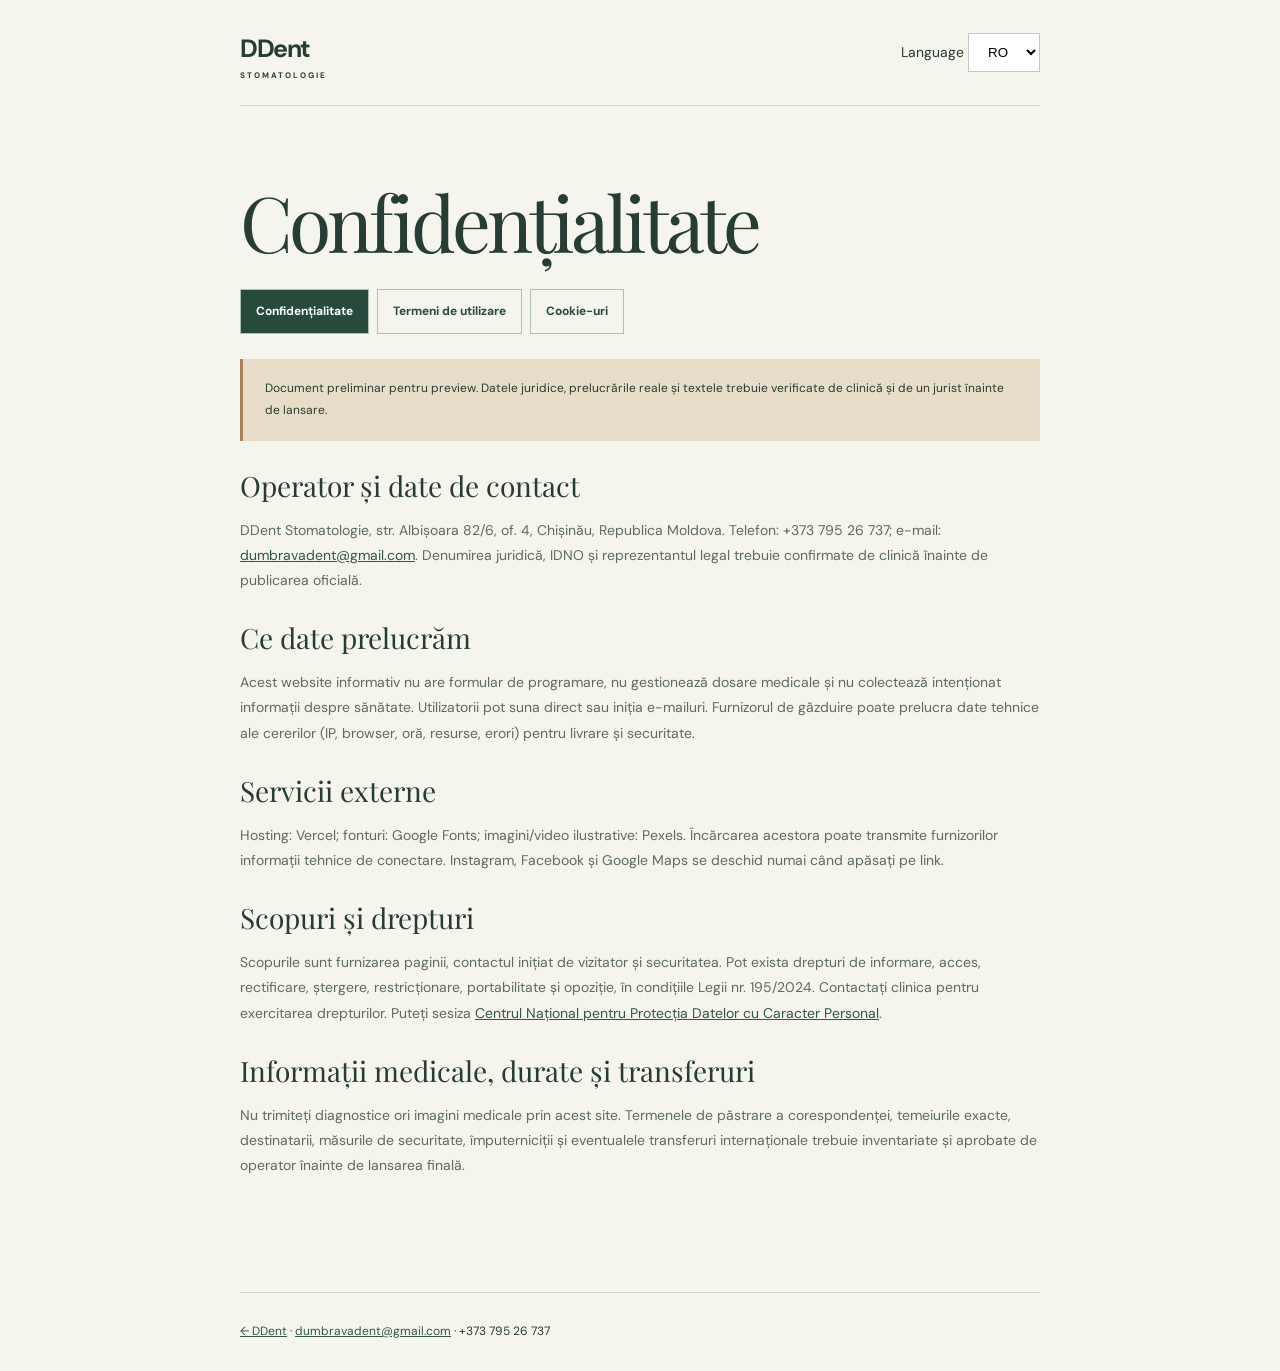
==== legal.html @ 0c6f903b "feat: import full DDent website, assets, PDF, legal and locale files" ====
<!doctype html><html lang="ro"><head><meta charset="utf-8"><meta name="viewport" content="width=device-width,initial-scale=1"><meta name="robots" content="noindex,nofollow"><title>Documente legale | DDent</title><meta name="theme-color" content="#edeae2"><link rel="icon" href="/favicon.svg" type="image/svg+xml"><link href="https://fonts.googleapis.com/css2?family=DM+Sans:wght@400;500;700&family=Playfair+Display:wght@400&display=swap" rel="stylesheet"><style>*{box-sizing:border-box}body{margin:0;background:#f5f4ed;color:#273c32;font:14px/1.8 "DM Sans",sans-serif}.wrap{max-width:850px;margin:auto;padding:0 25px}.head{padding:26px 0;border-bottom:1px solid #cdd4c9;display:flex;justify-content:space-between;align-items:center}.head a{font-size:25px;font-weight:700;letter-spacing:-.06em;text-decoration:none;color:inherit}.head small{font-size:8px;letter-spacing:.25em;display:block;line-height:1}.head select{padding:10px 15px;background:white;border:1px solid #becbbf}.main{padding:75px 0 100px;min-height:60vh}.main h1{font:400 clamp(44px,8vw,77px)/1.05 "Playfair Display",Georgia,serif;margin:0 0 27px;letter-spacing:-.05em}.tabs{display:flex;flex-wrap:wrap;gap:8px;margin:0 0 25px}.tabs a{display:inline-flex;padding:11px 15px;border:1px solid #afc0ae;color:#274a3d;text-decoration:none;font-size:12px;font-weight:700}.tabs a.active{background:#274a3d;color:white}.warning{background:#e7ddc8;padding:19px 22px;border-left:3px solid #ab825c;margin:25px 0;font-size:12px}.page{display:none}.page.active{display:block}.page h2{font:400 28px "Playfair Display",Georgia,serif;margin:26px 0 10px}.page p{color:#5e6b60}.page a{color:#315840}.foot{padding:28px 0;border-top:1px solid #cdd4c9;font-size:12px}.foot a{color:#315840}@media(max-width:520px){.main{padding:48px 0 75px}}</style></head><body><div class="wrap"><header class="head"><a href="/">DDent<small>STOMATOLOGIE</small></a><label>Language <select id="lang"><option value="ro">RO</option><option value="ru">RU</option><option value="en">EN</option></select></label></header><main class="main"><h1 id="title">Confidențialitate.</h1><nav class="tabs"><a href="#privacy" data-tab="privacy">Confidențialitate</a><a href="#terms" data-tab="terms">Termeni</a><a href="#cookies" data-tab="cookies">Cookie-uri</a></nav><p class="warning" id="warning"></p>
<div class="page" data-lang="ro" data-page="privacy"><h2>Operator și date de contact</h2><p>DDent Stomatologie, str. Albișoara 82/6, of. 4, Chișinău, Republica Moldova. Telefon: +373 795 26 737; e-mail: <a href="mailto:dumbravadent@gmail.com">dumbravadent@gmail.com</a>. Denumirea juridică, IDNO și reprezentantul legal trebuie confirmate de clinică înainte de publicarea oficială.</p><h2>Ce date prelucrăm</h2><p>Acest website informativ nu are formular de programare, nu gestionează dosare medicale și nu colectează intenționat informații despre sănătate. Utilizatorii pot suna direct sau iniția e-mailuri. Furnizorul de găzduire poate prelucra date tehnice ale cererilor (IP, browser, oră, resurse, erori) pentru livrare și securitate.</p><h2>Servicii externe</h2><p>Hosting: Vercel; fonturi: Google Fonts; imagini/video ilustrative: Pexels. Încărcarea acestora poate transmite furnizorilor informații tehnice de conectare. Instagram, Facebook și Google Maps se deschid numai când apăsați pe link.</p><h2>Scopuri și drepturi</h2><p>Scopurile sunt furnizarea paginii, contactul inițiat de vizitator și securitatea. Pot exista drepturi de informare, acces, rectificare, ștergere, restricționare, portabilitate și opoziție, în condițiile Legii nr. 195/2024. Contactați clinica pentru exercitarea drepturilor. Puteți sesiza <a target="_blank" rel="noopener" href="https://datepersonale.md/">Centrul Național pentru Protecția Datelor cu Caracter Personal</a>.</p><h2>Informații medicale, durate și transferuri</h2><p>Nu trimiteți diagnostice ori imagini medicale prin acest site. Termenele de păstrare a corespondenței, temeiurile exacte, destinatarii, măsurile de securitate, împuterniciții și eventualele transferuri internaționale trebuie inventariate și aprobate de operator înainte de lansarea finală.</p></div>
<div class="page" data-lang="ro" data-page="terms"><h2>Rolul website-ului</h2><p>Site-ul prezintă informații despre DDent, specialități, recenzii și modalități de contact. Nu încheie online contracte de servicii medicale și nu confirmă automat programări.</p><h2>Informații despre sănătate</h2><p>Conținutul este informativ și nu înlocuiește consultația unui medic, diagnosticul sau planul individual. Rezultatele tratamentelor pot varia și nu sunt garantate.</p><h2>Fotografii, video și recenzii</h2><p>Cazurile clinice și mărturiile video vor fi publicate doar cu acord scris și respectarea dreptului la imagine. Recenziile sunt atribuite autorilor, în fragmente din materialele comunicate pentru proiect; lista completă rămâne pe Google Maps.</p><h2>Drepturi și identificarea entității</h2><p>Textele și designul original se supun legii dreptului de autor; fotografiile/video Pexels rămân sub licențele surselor. Denumirea juridică exactă, IDNO și administratorul trebuie completate înainte de publicarea pe domeniul oficial, în măsura cerută de Legea nr. 62/2022.</p></div>
<div class="page" data-lang="ro" data-page="cookies"><h2>Stocare locală și cookies</h2><p>Versiunea prezentă nu instalează intenționat cookie-uri de publicitate, analiză sau profilare. Nu folosește Google Analytics ori Meta Pixel. Se păstrează doar preferința pentru limba interfeței în localStorage, sub cheia <code>ddent_lang</code>.</p><h2>Furnizori externi</h2><p>Google Fonts și Pexels sunt încărcate extern și pot primi metadate tehnice. Facebook, Instagram și Google Maps sunt linkuri, nu widgeturi încorporate.</p><h2>Control</h2><p>Puteți șterge preferința limbii folosind butonul de mai jos. Viitoarele funcții de marketing/analiză cu tehnologii neesențiale vor necesita un mecanism de informare și consimțământ adecvat.</p><button id="clear-ro" class="clear" type="button">Șterge preferința limbii</button></div>
<div class="page" data-lang="en" data-page="privacy"><h2>Controller and contact</h2><p>DDent Stomatologie, 82/6 Albișoara Street, office 4, Chișinău, Moldova; phone +373 795 26 737; email <a href="mailto:dumbravadent@gmail.com">dumbravadent@gmail.com</a>. Exact registered company name, IDNO, and legal representative require confirmation before official launch.</p><h2>Data and purposes</h2><p>This informational site does not collect clinical records or accept booking forms. You may initiate a telephone call or an email. Hosting systems can handle technical request/security logs, including IP address, time, browser, errors and requested resources.</p><h2>Third parties</h2><p>Hosting is provided by Vercel; fonts by Google Fonts; illustrative media by Pexels. Accessing those resources can disclose connection data to their providers. Social media and Google Maps are only outbound links.</p><h2>Your rights</h2><p>Subject to Moldovan Law No. 195/2024, you may have rights to access, rectification, erasure, restriction, portability and objection. Contact the clinic to exercise them, or the <a href="https://datepersonale.md/" target="_blank" rel="noopener">National Centre for Personal Data Protection</a> to raise a complaint.</p><h2>Before official launch</h2><p>Actual data retention, legal grounds, processor agreements, security and international transfers must be assessed and approved by the operator. Do not submit diagnoses or medical images through the preview.</p></div>
<div class="page" data-lang="en" data-page="terms"><h2>Purpose</h2><p>The site provides general information about services and contacting DDent. It does not create an online medical contract or confirmed appointment.</p><h2>Medical disclaimer</h2><p>Information is educational, not a diagnosis, medical recommendation, or guaranteed outcome. Treatment decisions require assessment by a clinician.</p><h2>Patient media and reviews</h2><p>Real before/after images and patient video stories require written consent. Review excerpts are attributed; consult Google Maps for complete original reviews and context.</p><h2>Business and copyright</h2><p>Original site materials are protected by applicable law. Illustrative licensed media remains subject to its sources' terms. The clinic must add its full legal name, IDNO, and administrator details where required before launch.</p></div>
<div class="page" data-lang="en" data-page="cookies"><h2>Storage</h2><p>This preview does not intentionally set advertising or analytics cookies. No Google Analytics or Meta Pixel is enabled. It stores your language preference only in <code>localStorage</code>, under <code>ddent_lang</code>.</p><h2>External resources</h2><p>Google Fonts and Pexels media load from third-party services; Google Maps, Facebook and Instagram are outbound links.</p><h2>Your controls</h2><p>You can clear the saved language below. Any future non-essential trackers must be disclosed and appropriately consented to before activation.</p><button class="clear" type="button">Clear language preference</button></div>
<div class="page" data-lang="ru" data-page="privacy"><h2>Оператор и контакты</h2><p>DDent Stomatologie, Кишинёв, ул. Албишоара 82/6, офис 4; телефон +373 795 26 737; e-mail: <a href="mailto:dumbravadent@gmail.com">dumbravadent@gmail.com</a>. Полное юридическое название, IDNO и данные представителя должны быть подтверждены до запуска.</p><h2>Какие данные обрабатываются</h2><p>Этот информационный сайт не собирает медицинские документы и не имеет формы записи. Пользователь самостоятельно звонит или пишет на электронную почту. Хостинг может обрабатывать технические журналы соединений и безопасности: IP, время, браузер, ошибки и запросы.</p><h2>Сторонние сервисы</h2><p>Используются Vercel, Google Fonts и иллюстративные медиа Pexels. При загрузке их серверы могут получать технические данные соединения. Instagram, Facebook и Google Maps открываются только по ссылке.</p><h2>Права и защита данных</h2><p>В зависимости от условий Закона РМ № 195/2024 возможны права на доступ, исправление, удаление, ограничение, переносимость и возражение. Обращения: e-mail клиники. Жалобы: <a href="https://datepersonale.md/" target="_blank" rel="noopener">Национальный центр защиты персональных данных</a>.</p><h2>Перед запуском</h2><p>Сроки хранения, правовые основания, трансграничная передача, меры безопасности и обработчики должны быть утверждены клиникой. Не отправляйте через сайт медицинские снимки и диагнозы.</p></div>
<div class="page" data-lang="ru" data-page="terms"><h2>Назначение сайта</h2><p>Информация о DDent, услугах и контактах. Сайт не подтверждает онлайн-запись и не заключает медицинский договор.</p><h2>Медицинская информация</h2><p>Материалы носят общий характер и не заменяют диагностику, консультацию или рекомендации врача. Результаты лечения индивидуальны.</p><h2>Фотографии, видео и отзывы</h2><p>Реальные фото до/после и видеоотзывы публикуются только с письменного согласия пациентов. Отзывы цитируются с указанием авторов; полный текст находится в Google Maps.</p><h2>Авторское право и реквизиты</h2><p>Оригинальные материалы защищены законом, а лицензированные изображения и видео принадлежат их авторам. До запуска необходимо указать юридическое имя организации, IDNO и данные администратора, когда это требуется законодательством.</p></div>
<div class="page" data-lang="ru" data-page="cookies"><h2>Хранение</h2><p>В демонстрационной версии намеренно не используются рекламные и аналитические cookie, Google Analytics и Meta Pixel. Выбранный язык сохраняется в localStorage как <code>ddent_lang</code>.</p><h2>Сторонние ресурсы</h2><p>Google Fonts и Pexels загружаются с внешних серверов; Google Maps, Facebook и Instagram доступны только по ссылкам.</p><h2>Управление</h2><p>Языковую настройку можно удалить кнопкой ниже. Перед внедрением необязательных средств аналитики/рекламы потребуется соответствующее согласие пользователей.</p><button class="clear" type="button">Удалить языковую настройку</button></div>
</main><footer class="foot"><a href="/">← DDent</a> · <a href="mailto:dumbravadent@gmail.com">dumbravadent@gmail.com</a> · +373 795 26 737</footer></div><script>(function(){let lang="ro";try{lang=localStorage.getItem("ddent_lang")||"ro"}catch{}if(!["ro","en","ru"].includes(lang))lang="ro";const select=document.getElementById("lang");select.value=lang;const titles={ro:{privacy:"Confidențialitate",terms:"Termeni de utilizare",cookies:"Cookie-uri"},en:{privacy:"Privacy",terms:"Terms of use",cookies:"Cookies"},ru:{privacy:"Конфиденциальность",terms:"Условия использования",cookies:"Cookie"}};const alerts={ro:"Document preliminar pentru preview. Datele juridice, prelucrările reale și textele trebuie verificate de clinică și de un jurist înainte de lansare.",en:"Draft for preview. The clinic and a legal professional must verify identity details, actual data practices and these terms before the official release.",ru:"Предварительный документ. До официального запуска клиника и юрист должны проверить реквизиты и фактическую обработку данных."};function draw(){let key=location.hash.slice(1);if(!["privacy","terms","cookies"].includes(key))key="privacy";document.documentElement.lang=lang;document.getElementById("title").textContent=titles[lang][key];document.getElementById("warning").textContent=alerts[lang];document.querySelectorAll(".page").forEach(el=>el.classList.toggle("active",el.dataset.lang===lang&&el.dataset.page===key));document.querySelectorAll("[data-tab]").forEach(el=>{el.classList.toggle("active",el.dataset.tab===key);el.textContent=titles[lang][el.dataset.tab]});document.querySelectorAll(".clear").forEach(b=>b.onclick=()=>{try{localStorage.removeItem("ddent_lang")}catch{}alert(lang==="ro"?"Preferința a fost ștearsă.":lang==="en"?"Preference cleared.":"Настройка удалена.")})}select.onchange=e=>{lang=e.target.value;try{localStorage.setItem("ddent_lang",lang)}catch{}draw()};addEventListener("hashchange",draw);draw()})();</script></body></html>
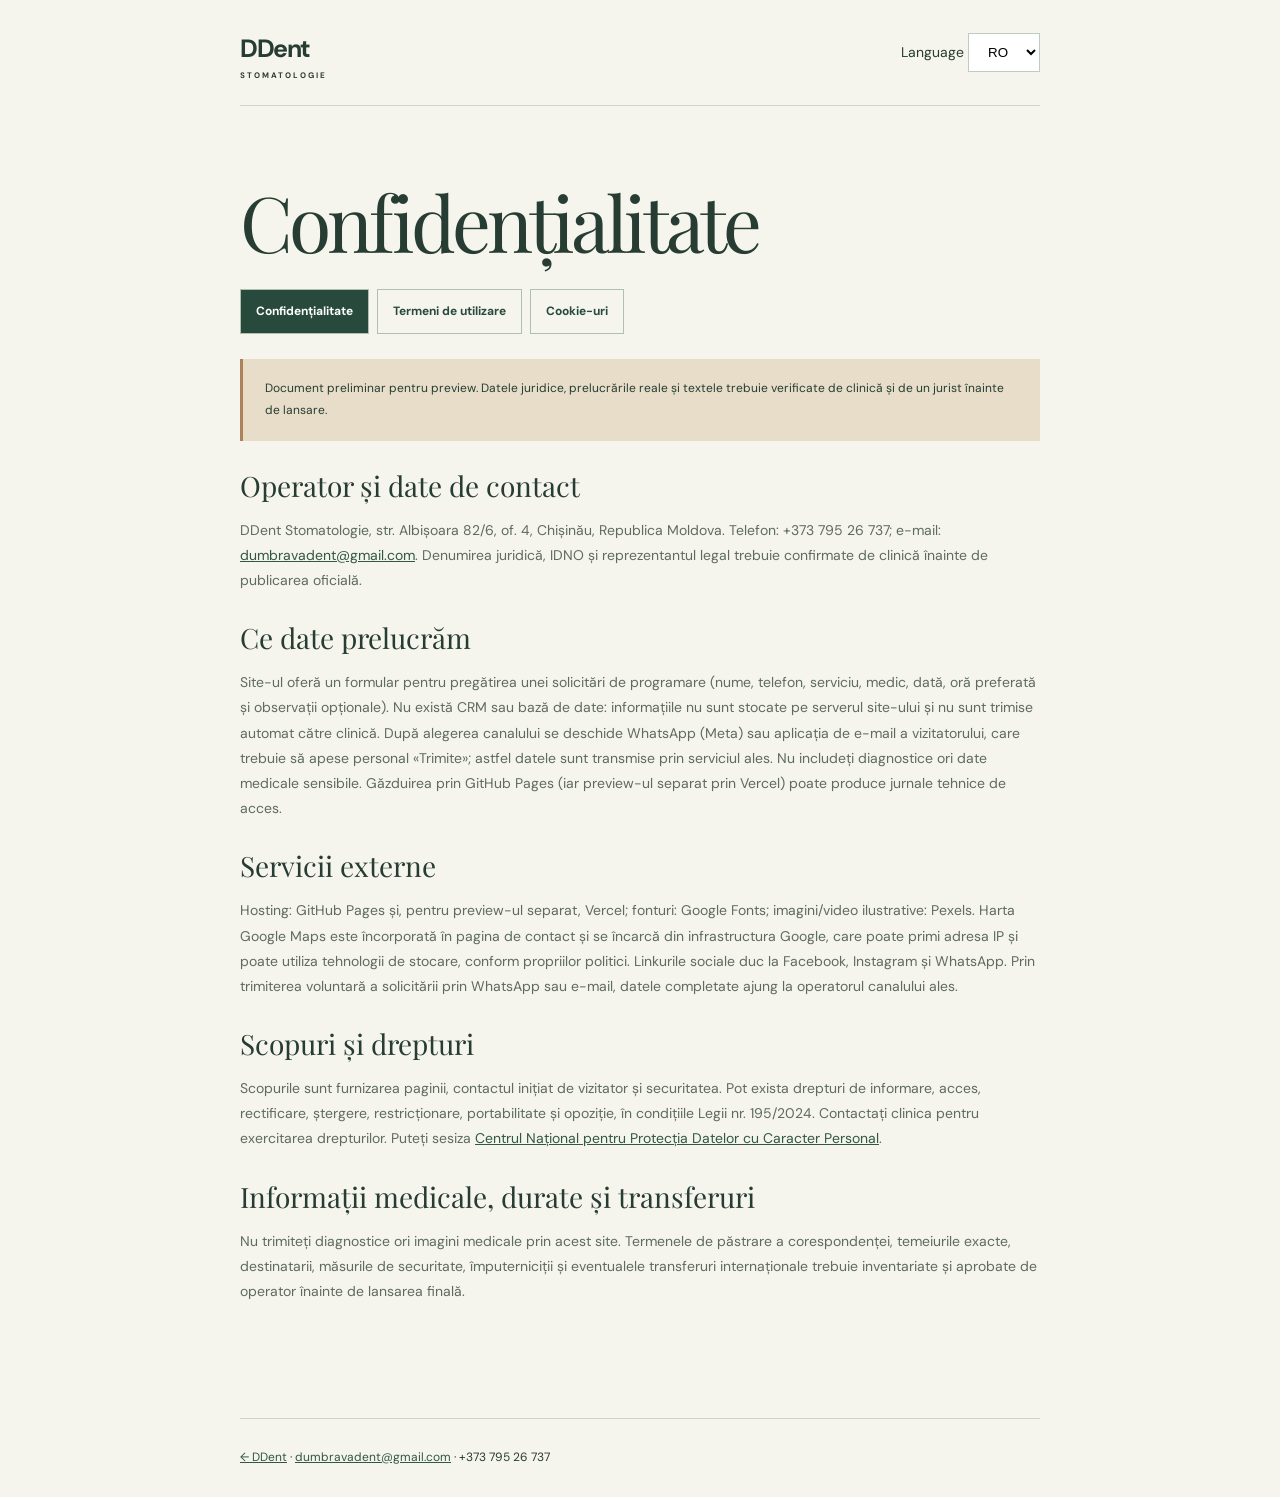
==== commit 218f1d63: "legal: disclose appointment request handoff, embedded Google Maps and external processors in RO/EN/R" ====
--- a/legal.html
+++ b/legal.html
@@ -1,11 +1,11 @@
-<!doctype html><html lang="ro"><head><meta charset="utf-8"><meta name="viewport" content="width=device-width,initial-scale=1"><meta name="robots" content="noindex,nofollow"><title>Documente legale | DDent</title><meta name="theme-color" content="#edeae2"><link rel="icon" href="/favicon.svg" type="image/svg+xml"><link href="https://fonts.googleapis.com/css2?family=DM+Sans:wght@400;500;700&family=Playfair+Display:wght@400&display=swap" rel="stylesheet"><style>*{box-sizing:border-box}body{margin:0;background:#f5f4ed;color:#273c32;font:14px/1.8 "DM Sans",sans-serif}.wrap{max-width:850px;margin:auto;padding:0 25px}.head{padding:26px 0;border-bottom:1px solid #cdd4c9;display:flex;justify-content:space-between;align-items:center}.head a{font-size:25px;font-weight:700;letter-spacing:-.06em;text-decoration:none;color:inherit}.head small{font-size:8px;letter-spacing:.25em;display:block;line-height:1}.head select{padding:10px 15px;background:white;border:1px solid #becbbf}.main{padding:75px 0 100px;min-height:60vh}.main h1{font:400 clamp(44px,8vw,77px)/1.05 "Playfair Display",Georgia,serif;margin:0 0 27px;letter-spacing:-.05em}.tabs{display:flex;flex-wrap:wrap;gap:8px;margin:0 0 25px}.tabs a{display:inline-flex;padding:11px 15px;border:1px solid #afc0ae;color:#274a3d;text-decoration:none;font-size:12px;font-weight:700}.tabs a.active{background:#274a3d;color:white}.warning{background:#e7ddc8;padding:19px 22px;border-left:3px solid #ab825c;margin:25px 0;font-size:12px}.page{display:none}.page.active{display:block}.page h2{font:400 28px "Playfair Display",Georgia,serif;margin:26px 0 10px}.page p{color:#5e6b60}.page a{color:#315840}.foot{padding:28px 0;border-top:1px solid #cdd4c9;font-size:12px}.foot a{color:#315840}@media(max-width:520px){.main{padding:48px 0 75px}}</style></head><body><div class="wrap"><header class="head"><a href="/">DDent<small>STOMATOLOGIE</small></a><label>Language <select id="lang"><option value="ro">RO</option><option value="ru">RU</option><option value="en">EN</option></select></label></header><main class="main"><h1 id="title">Confidențialitate.</h1><nav class="tabs"><a href="#privacy" data-tab="privacy">Confidențialitate</a><a href="#terms" data-tab="terms">Termeni</a><a href="#cookies" data-tab="cookies">Cookie-uri</a></nav><p class="warning" id="warning"></p>
-<div class="page" data-lang="ro" data-page="privacy"><h2>Operator și date de contact</h2><p>DDent Stomatologie, str. Albișoara 82/6, of. 4, Chișinău, Republica Moldova. Telefon: +373 795 26 737; e-mail: <a href="mailto:dumbravadent@gmail.com">dumbravadent@gmail.com</a>. Denumirea juridică, IDNO și reprezentantul legal trebuie confirmate de clinică înainte de publicarea oficială.</p><h2>Ce date prelucrăm</h2><p>Acest website informativ nu are formular de programare, nu gestionează dosare medicale și nu colectează intenționat informații despre sănătate. Utilizatorii pot suna direct sau iniția e-mailuri. Furnizorul de găzduire poate prelucra date tehnice ale cererilor (IP, browser, oră, resurse, erori) pentru livrare și securitate.</p><h2>Servicii externe</h2><p>Hosting: Vercel; fonturi: Google Fonts; imagini/video ilustrative: Pexels. Încărcarea acestora poate transmite furnizorilor informații tehnice de conectare. Instagram, Facebook și Google Maps se deschid numai când apăsați pe link.</p><h2>Scopuri și drepturi</h2><p>Scopurile sunt furnizarea paginii, contactul inițiat de vizitator și securitatea. Pot exista drepturi de informare, acces, rectificare, ștergere, restricționare, portabilitate și opoziție, în condițiile Legii nr. 195/2024. Contactați clinica pentru exercitarea drepturilor. Puteți sesiza <a target="_blank" rel="noopener" href="https://datepersonale.md/">Centrul Național pentru Protecția Datelor cu Caracter Personal</a>.</p><h2>Informații medicale, durate și transferuri</h2><p>Nu trimiteți diagnostice ori imagini medicale prin acest site. Termenele de păstrare a corespondenței, temeiurile exacte, destinatarii, măsurile de securitate, împuterniciții și eventualele transferuri internaționale trebuie inventariate și aprobate de operator înainte de lansarea finală.</p></div>
+<!doctype html><html lang="ro"><head><meta charset="utf-8"><meta name="viewport" content="width=device-width,initial-scale=1"><meta name="robots" content="noindex,nofollow"><title>Documente legale | DDent</title><meta name="theme-color" content="#edeae2"><link rel="icon" href="./favicon.svg" type="image/svg+xml"><link href="https://fonts.googleapis.com/css2?family=DM+Sans:wght@400;500;700&family=Playfair+Display:wght@400&display=swap" rel="stylesheet"><style>*{box-sizing:border-box}body{margin:0;background:#f5f4ed;color:#273c32;font:14px/1.8 "DM Sans",sans-serif}.wrap{max-width:850px;margin:auto;padding:0 25px}.head{padding:26px 0;border-bottom:1px solid #cdd4c9;display:flex;justify-content:space-between;align-items:center}.head a{font-size:25px;font-weight:700;letter-spacing:-.06em;text-decoration:none;color:inherit}.head small{font-size:8px;letter-spacing:.25em;display:block;line-height:1}.head select{padding:10px 15px;background:white;border:1px solid #becbbf}.main{padding:75px 0 100px;min-height:60vh}.main h1{font:400 clamp(44px,8vw,77px)/1.05 "Playfair Display",Georgia,serif;margin:0 0 27px;letter-spacing:-.05em}.tabs{display:flex;flex-wrap:wrap;gap:8px;margin:0 0 25px}.tabs a{display:inline-flex;padding:11px 15px;border:1px solid #afc0ae;color:#274a3d;text-decoration:none;font-size:12px;font-weight:700}.tabs a.active{background:#274a3d;color:white}.warning{background:#e7ddc8;padding:19px 22px;border-left:3px solid #ab825c;margin:25px 0;font-size:12px}.page{display:none}.page.active{display:block}.page h2{font:400 28px "Playfair Display",Georgia,serif;margin:26px 0 10px}.page p{color:#5e6b60}.page a{color:#315840}.foot{padding:28px 0;border-top:1px solid #cdd4c9;font-size:12px}.foot a{color:#315840}@media(max-width:520px){.main{padding:48px 0 75px}}</style></head><body><div class="wrap"><header class="head"><a href="./">DDent<small>STOMATOLOGIE</small></a><label>Language <select id="lang"><option value="ro">RO</option><option value="ru">RU</option><option value="en">EN</option></select></label></header><main class="main"><h1 id="title">Confidențialitate.</h1><nav class="tabs"><a href="#privacy" data-tab="privacy">Confidențialitate</a><a href="#terms" data-tab="terms">Termeni</a><a href="#cookies" data-tab="cookies">Cookie-uri</a></nav><p class="warning" id="warning"></p>
+<div class="page" data-lang="ro" data-page="privacy"><h2>Operator și date de contact</h2><p>DDent Stomatologie, str. Albișoara 82/6, of. 4, Chișinău, Republica Moldova. Telefon: +373 795 26 737; e-mail: <a href="mailto:dumbravadent@gmail.com">dumbravadent@gmail.com</a>. Denumirea juridică, IDNO și reprezentantul legal trebuie confirmate de clinică înainte de publicarea oficială.</p><h2>Ce date prelucrăm</h2><p>Site-ul oferă un formular pentru pregătirea unei solicitări de programare (nume, telefon, serviciu, medic, dată, oră preferată și observații opționale). Nu există CRM sau bază de date: informațiile nu sunt stocate pe serverul site-ului și nu sunt trimise automat către clinică. După alegerea canalului se deschide WhatsApp (Meta) sau aplicația de e-mail a vizitatorului, care trebuie să apese personal «Trimite»; astfel datele sunt transmise prin serviciul ales. Nu includeți diagnostice ori date medicale sensibile. Găzduirea prin GitHub Pages (iar preview-ul separat prin Vercel) poate produce jurnale tehnice de acces.</p><h2>Servicii externe</h2><p>Hosting: GitHub Pages și, pentru preview-ul separat, Vercel; fonturi: Google Fonts; imagini/video ilustrative: Pexels. Harta Google Maps este încorporată în pagina de contact și se încarcă din infrastructura Google, care poate primi adresa IP și poate utiliza tehnologii de stocare, conform propriilor politici. Linkurile sociale duc la Facebook, Instagram și WhatsApp. Prin trimiterea voluntară a solicitării prin WhatsApp sau e-mail, datele completate ajung la operatorul canalului ales.</p><h2>Scopuri și drepturi</h2><p>Scopurile sunt furnizarea paginii, contactul inițiat de vizitator și securitatea. Pot exista drepturi de informare, acces, rectificare, ștergere, restricționare, portabilitate și opoziție, în condițiile Legii nr. 195/2024. Contactați clinica pentru exercitarea drepturilor. Puteți sesiza <a target="_blank" rel="noopener" href="https://datepersonale.md/">Centrul Național pentru Protecția Datelor cu Caracter Personal</a>.</p><h2>Informații medicale, durate și transferuri</h2><p>Nu trimiteți diagnostice ori imagini medicale prin acest site. Termenele de păstrare a corespondenței, temeiurile exacte, destinatarii, măsurile de securitate, împuterniciții și eventualele transferuri internaționale trebuie inventariate și aprobate de operator înainte de lansarea finală.</p></div>
 <div class="page" data-lang="ro" data-page="terms"><h2>Rolul website-ului</h2><p>Site-ul prezintă informații despre DDent, specialități, recenzii și modalități de contact. Nu încheie online contracte de servicii medicale și nu confirmă automat programări.</p><h2>Informații despre sănătate</h2><p>Conținutul este informativ și nu înlocuiește consultația unui medic, diagnosticul sau planul individual. Rezultatele tratamentelor pot varia și nu sunt garantate.</p><h2>Fotografii, video și recenzii</h2><p>Cazurile clinice și mărturiile video vor fi publicate doar cu acord scris și respectarea dreptului la imagine. Recenziile sunt atribuite autorilor, în fragmente din materialele comunicate pentru proiect; lista completă rămâne pe Google Maps.</p><h2>Drepturi și identificarea entității</h2><p>Textele și designul original se supun legii dreptului de autor; fotografiile/video Pexels rămân sub licențele surselor. Denumirea juridică exactă, IDNO și administratorul trebuie completate înainte de publicarea pe domeniul oficial, în măsura cerută de Legea nr. 62/2022.</p></div>
-<div class="page" data-lang="ro" data-page="cookies"><h2>Stocare locală și cookies</h2><p>Versiunea prezentă nu instalează intenționat cookie-uri de publicitate, analiză sau profilare. Nu folosește Google Analytics ori Meta Pixel. Se păstrează doar preferința pentru limba interfeței în localStorage, sub cheia <code>ddent_lang</code>.</p><h2>Furnizori externi</h2><p>Google Fonts și Pexels sunt încărcate extern și pot primi metadate tehnice. Facebook, Instagram și Google Maps sunt linkuri, nu widgeturi încorporate.</p><h2>Control</h2><p>Puteți șterge preferința limbii folosind butonul de mai jos. Viitoarele funcții de marketing/analiză cu tehnologii neesențiale vor necesita un mecanism de informare și consimțământ adecvat.</p><button id="clear-ro" class="clear" type="button">Șterge preferința limbii</button></div>
-<div class="page" data-lang="en" data-page="privacy"><h2>Controller and contact</h2><p>DDent Stomatologie, 82/6 Albișoara Street, office 4, Chișinău, Moldova; phone +373 795 26 737; email <a href="mailto:dumbravadent@gmail.com">dumbravadent@gmail.com</a>. Exact registered company name, IDNO, and legal representative require confirmation before official launch.</p><h2>Data and purposes</h2><p>This informational site does not collect clinical records or accept booking forms. You may initiate a telephone call or an email. Hosting systems can handle technical request/security logs, including IP address, time, browser, errors and requested resources.</p><h2>Third parties</h2><p>Hosting is provided by Vercel; fonts by Google Fonts; illustrative media by Pexels. Accessing those resources can disclose connection data to their providers. Social media and Google Maps are only outbound links.</p><h2>Your rights</h2><p>Subject to Moldovan Law No. 195/2024, you may have rights to access, rectification, erasure, restriction, portability and objection. Contact the clinic to exercise them, or the <a href="https://datepersonale.md/" target="_blank" rel="noopener">National Centre for Personal Data Protection</a> to raise a complaint.</p><h2>Before official launch</h2><p>Actual data retention, legal grounds, processor agreements, security and international transfers must be assessed and approved by the operator. Do not submit diagnoses or medical images through the preview.</p></div>
+<div class="page" data-lang="ro" data-page="cookies"><h2>Stocare locală și cookies</h2><p>Versiunea prezentă nu instalează intenționat cookie-uri de publicitate, analiză sau profilare. Nu folosește Google Analytics ori Meta Pixel. Se păstrează doar preferința pentru limba interfeței în localStorage, sub cheia <code>ddent_lang</code>.</p><h2>Furnizori externi</h2><p>Google Fonts și Pexels se încarcă extern. Harta Google Maps este încorporată și poate utiliza cookie-uri sau alți identificatori prin serverele Google. Facebook, Instagram și WhatsApp se accesează prin linkuri.</p><h2>Control</h2><p>Puteți șterge preferința limbii folosind butonul de mai jos. Viitoarele funcții de marketing/analiză cu tehnologii neesențiale vor necesita un mecanism de informare și consimțământ adecvat.</p><button id="clear-ro" class="clear" type="button">Șterge preferința limbii</button></div>
+<div class="page" data-lang="en" data-page="privacy"><h2>Controller and contact</h2><p>DDent Stomatologie, 82/6 Albișoara Street, office 4, Chișinău, Moldova; phone +373 795 26 737; email <a href="mailto:dumbravadent@gmail.com">dumbravadent@gmail.com</a>. Exact registered company name, IDNO, and legal representative require confirmation before official launch.</p><h2>Data and purposes</h2><p>The site includes a form to prepare an appointment request (name, phone, service, preferred dentist, date, time and optional notes). There is no CRM or site database and no automatic submission. After choosing WhatsApp (Meta) or email, you must explicitly send the prepared message through that application. The chosen service will then process the details you submit. Do not include sensitive health information. GitHub Pages hosting (and the separate Vercel preview) may retain technical access logs.</p><h2>Third parties</h2><p>Hosting uses GitHub Pages with a separate Vercel preview; fonts are from Google Fonts and illustrative media from Pexels. An embedded Google Maps iframe loads from Google's servers and can process IP addresses and set identifiers. Facebook, Instagram, WhatsApp and email links open their respective services. WhatsApp or your email provider receives request details only when you choose and send through that channel.</p><h2>Your rights</h2><p>Subject to Moldovan Law No. 195/2024, you may have rights to access, rectification, erasure, restriction, portability and objection. Contact the clinic to exercise them, or the <a href="https://datepersonale.md/" target="_blank" rel="noopener">National Centre for Personal Data Protection</a> to raise a complaint.</p><h2>Before official launch</h2><p>Actual data retention, legal grounds, processor agreements, security and international transfers must be assessed and approved by the operator. Do not submit diagnoses or medical images through the preview.</p></div>
 <div class="page" data-lang="en" data-page="terms"><h2>Purpose</h2><p>The site provides general information about services and contacting DDent. It does not create an online medical contract or confirmed appointment.</p><h2>Medical disclaimer</h2><p>Information is educational, not a diagnosis, medical recommendation, or guaranteed outcome. Treatment decisions require assessment by a clinician.</p><h2>Patient media and reviews</h2><p>Real before/after images and patient video stories require written consent. Review excerpts are attributed; consult Google Maps for complete original reviews and context.</p><h2>Business and copyright</h2><p>Original site materials are protected by applicable law. Illustrative licensed media remains subject to its sources' terms. The clinic must add its full legal name, IDNO, and administrator details where required before launch.</p></div>
-<div class="page" data-lang="en" data-page="cookies"><h2>Storage</h2><p>This preview does not intentionally set advertising or analytics cookies. No Google Analytics or Meta Pixel is enabled. It stores your language preference only in <code>localStorage</code>, under <code>ddent_lang</code>.</p><h2>External resources</h2><p>Google Fonts and Pexels media load from third-party services; Google Maps, Facebook and Instagram are outbound links.</p><h2>Your controls</h2><p>You can clear the saved language below. Any future non-essential trackers must be disclosed and appropriately consented to before activation.</p><button class="clear" type="button">Clear language preference</button></div>
-<div class="page" data-lang="ru" data-page="privacy"><h2>Оператор и контакты</h2><p>DDent Stomatologie, Кишинёв, ул. Албишоара 82/6, офис 4; телефон +373 795 26 737; e-mail: <a href="mailto:dumbravadent@gmail.com">dumbravadent@gmail.com</a>. Полное юридическое название, IDNO и данные представителя должны быть подтверждены до запуска.</p><h2>Какие данные обрабатываются</h2><p>Этот информационный сайт не собирает медицинские документы и не имеет формы записи. Пользователь самостоятельно звонит или пишет на электронную почту. Хостинг может обрабатывать технические журналы соединений и безопасности: IP, время, браузер, ошибки и запросы.</p><h2>Сторонние сервисы</h2><p>Используются Vercel, Google Fonts и иллюстративные медиа Pexels. При загрузке их серверы могут получать технические данные соединения. Instagram, Facebook и Google Maps открываются только по ссылке.</p><h2>Права и защита данных</h2><p>В зависимости от условий Закона РМ № 195/2024 возможны права на доступ, исправление, удаление, ограничение, переносимость и возражение. Обращения: e-mail клиники. Жалобы: <a href="https://datepersonale.md/" target="_blank" rel="noopener">Национальный центр защиты персональных данных</a>.</p><h2>Перед запуском</h2><p>Сроки хранения, правовые основания, трансграничная передача, меры безопасности и обработчики должны быть утверждены клиникой. Не отправляйте через сайт медицинские снимки и диагнозы.</p></div>
+<div class="page" data-lang="en" data-page="cookies"><h2>Storage</h2><p>This preview does not intentionally set advertising or analytics cookies. No Google Analytics or Meta Pixel is enabled. It stores your language preference only in <code>localStorage</code>, under <code>ddent_lang</code>.</p><h2>External resources</h2><p>Google Fonts and Pexels media load from third-party services. The embedded Google Maps iframe can use cookies or similar identifiers. Facebook, Instagram and WhatsApp are outbound links.</p><h2>Your controls</h2><p>You can clear the saved language below. Any future non-essential trackers must be disclosed and appropriately consented to before activation.</p><button class="clear" type="button">Clear language preference</button></div>
+<div class="page" data-lang="ru" data-page="privacy"><h2>Оператор и контакты</h2><p>DDent Stomatologie, Кишинёв, ул. Албишоара 82/6, офис 4; телефон +373 795 26 737; e-mail: <a href="mailto:dumbravadent@gmail.com">dumbravadent@gmail.com</a>. Полное юридическое название, IDNO и данные представителя должны быть подтверждены до запуска.</p><h2>Какие данные обрабатываются</h2><p>Сайт содержит форму подготовки заявки на приём (имя, телефон, услуга, врач, желаемая дата и время, необязательное сообщение). CRM и база данных на сайте пока отсутствуют, данные автоматически не отправляются и на сервере сайта не сохраняются. После выбора WhatsApp (Meta) или e-mail пользователь должен самостоятельно нажать «Отправить» в выбранном приложении. В этом случае данные обрабатывает соответствующий сервис. Не указывайте чувствительные сведения о здоровье. Хостинг GitHub Pages и отдельная демонстрационная версия Vercel могут сохранять технические журналы доступа.</p><h2>Сторонние сервисы</h2><p>Сайт размещается на GitHub Pages, отдельная демонстрационная версия — на Vercel. Используются Google Fonts и иллюстративные медиа Pexels. Встроенная карта Google Maps загружает данные с серверов Google и может передавать IP-адрес и устанавливать идентификаторы. Ссылки Facebook, Instagram, WhatsApp и e-mail открывают соответствующие сервисы. Данные заявки передаются через WhatsApp или почту лишь после отправки сообщения пользователем.</p><h2>Права и защита данных</h2><p>В зависимости от условий Закона РМ № 195/2024 возможны права на доступ, исправление, удаление, ограничение, переносимость и возражение. Обращения: e-mail клиники. Жалобы: <a href="https://datepersonale.md/" target="_blank" rel="noopener">Национальный центр защиты персональных данных</a>.</p><h2>Перед запуском</h2><p>Сроки хранения, правовые основания, трансграничная передача, меры безопасности и обработчики должны быть утверждены клиникой. Не отправляйте через сайт медицинские снимки и диагнозы.</p></div>
 <div class="page" data-lang="ru" data-page="terms"><h2>Назначение сайта</h2><p>Информация о DDent, услугах и контактах. Сайт не подтверждает онлайн-запись и не заключает медицинский договор.</p><h2>Медицинская информация</h2><p>Материалы носят общий характер и не заменяют диагностику, консультацию или рекомендации врача. Результаты лечения индивидуальны.</p><h2>Фотографии, видео и отзывы</h2><p>Реальные фото до/после и видеоотзывы публикуются только с письменного согласия пациентов. Отзывы цитируются с указанием авторов; полный текст находится в Google Maps.</p><h2>Авторское право и реквизиты</h2><p>Оригинальные материалы защищены законом, а лицензированные изображения и видео принадлежат их авторам. До запуска необходимо указать юридическое имя организации, IDNO и данные администратора, когда это требуется законодательством.</p></div>
-<div class="page" data-lang="ru" data-page="cookies"><h2>Хранение</h2><p>В демонстрационной версии намеренно не используются рекламные и аналитические cookie, Google Analytics и Meta Pixel. Выбранный язык сохраняется в localStorage как <code>ddent_lang</code>.</p><h2>Сторонние ресурсы</h2><p>Google Fonts и Pexels загружаются с внешних серверов; Google Maps, Facebook и Instagram доступны только по ссылкам.</p><h2>Управление</h2><p>Языковую настройку можно удалить кнопкой ниже. Перед внедрением необязательных средств аналитики/рекламы потребуется соответствующее согласие пользователей.</p><button class="clear" type="button">Удалить языковую настройку</button></div>
-</main><footer class="foot"><a href="/">← DDent</a> · <a href="mailto:dumbravadent@gmail.com">dumbravadent@gmail.com</a> · +373 795 26 737</footer></div><script>(function(){let lang="ro";try{lang=localStorage.getItem("ddent_lang")||"ro"}catch{}if(!["ro","en","ru"].includes(lang))lang="ro";const select=document.getElementById("lang");select.value=lang;const titles={ro:{privacy:"Confidențialitate",terms:"Termeni de utilizare",cookies:"Cookie-uri"},en:{privacy:"Privacy",terms:"Terms of use",cookies:"Cookies"},ru:{privacy:"Конфиденциальность",terms:"Условия использования",cookies:"Cookie"}};const alerts={ro:"Document preliminar pentru preview. Datele juridice, prelucrările reale și textele trebuie verificate de clinică și de un jurist înainte de lansare.",en:"Draft for preview. The clinic and a legal professional must verify identity details, actual data practices and these terms before the official release.",ru:"Предварительный документ. До официального запуска клиника и юрист должны проверить реквизиты и фактическую обработку данных."};function draw(){let key=location.hash.slice(1);if(!["privacy","terms","cookies"].includes(key))key="privacy";document.documentElement.lang=lang;document.getElementById("title").textContent=titles[lang][key];document.getElementById("warning").textContent=alerts[lang];document.querySelectorAll(".page").forEach(el=>el.classList.toggle("active",el.dataset.lang===lang&&el.dataset.page===key));document.querySelectorAll("[data-tab]").forEach(el=>{el.classList.toggle("active",el.dataset.tab===key);el.textContent=titles[lang][el.dataset.tab]});document.querySelectorAll(".clear").forEach(b=>b.onclick=()=>{try{localStorage.removeItem("ddent_lang")}catch{}alert(lang==="ro"?"Preferința a fost ștearsă.":lang==="en"?"Preference cleared.":"Настройка удалена.")})}select.onchange=e=>{lang=e.target.value;try{localStorage.setItem("ddent_lang",lang)}catch{}draw()};addEventListener("hashchange",draw);draw()})();</script></body></html>+<div class="page" data-lang="ru" data-page="cookies"><h2>Хранение</h2><p>В демонстрационной версии намеренно не используются рекламные и аналитические cookie, Google Analytics и Meta Pixel. Выбранный язык сохраняется в localStorage как <code>ddent_lang</code>.</p><h2>Сторонние ресурсы</h2><p>Google Fonts и Pexels загружаются с внешних серверов. Встроенная карта Google Maps может использовать cookie и другие идентификаторы. Facebook, Instagram и WhatsApp открываются по ссылкам.</p><h2>Управление</h2><p>Языковую настройку можно удалить кнопкой ниже. Перед внедрением необязательных средств аналитики/рекламы потребуется соответствующее согласие пользователей.</p><button class="clear" type="button">Удалить языковую настройку</button></div>
+</main><footer class="foot"><a href="./">← DDent</a> · <a href="mailto:dumbravadent@gmail.com">dumbravadent@gmail.com</a> · +373 795 26 737</footer></div><script>(function(){let lang="ro";try{lang=localStorage.getItem("ddent_lang")||"ro"}catch{}if(!["ro","en","ru"].includes(lang))lang="ro";const select=document.getElementById("lang");select.value=lang;const titles={ro:{privacy:"Confidențialitate",terms:"Termeni de utilizare",cookies:"Cookie-uri"},en:{privacy:"Privacy",terms:"Terms of use",cookies:"Cookies"},ru:{privacy:"Конфиденциальность",terms:"Условия использования",cookies:"Cookie"}};const alerts={ro:"Document preliminar pentru preview. Datele juridice, prelucrările reale și textele trebuie verificate de clinică și de un jurist înainte de lansare.",en:"Draft for preview. The clinic and a legal professional must verify identity details, actual data practices and these terms before the official release.",ru:"Предварительный документ. До официального запуска клиника и юрист должны проверить реквизиты и фактическую обработку данных."};function draw(){let key=location.hash.slice(1);if(!["privacy","terms","cookies"].includes(key))key="privacy";document.documentElement.lang=lang;document.getElementById("title").textContent=titles[lang][key];document.getElementById("warning").textContent=alerts[lang];document.querySelectorAll(".page").forEach(el=>el.classList.toggle("active",el.dataset.lang===lang&&el.dataset.page===key));document.querySelectorAll("[data-tab]").forEach(el=>{el.classList.toggle("active",el.dataset.tab===key);el.textContent=titles[lang][el.dataset.tab]});document.querySelectorAll(".clear").forEach(b=>b.onclick=()=>{try{localStorage.removeItem("ddent_lang")}catch{}alert(lang==="ro"?"Preferința a fost ștearsă.":lang==="en"?"Preference cleared.":"Настройка удалена.")})}select.onchange=e=>{lang=e.target.value;try{localStorage.setItem("ddent_lang",lang)}catch{}draw()};addEventListener("hashchange",draw);draw()})();</script></body></html>
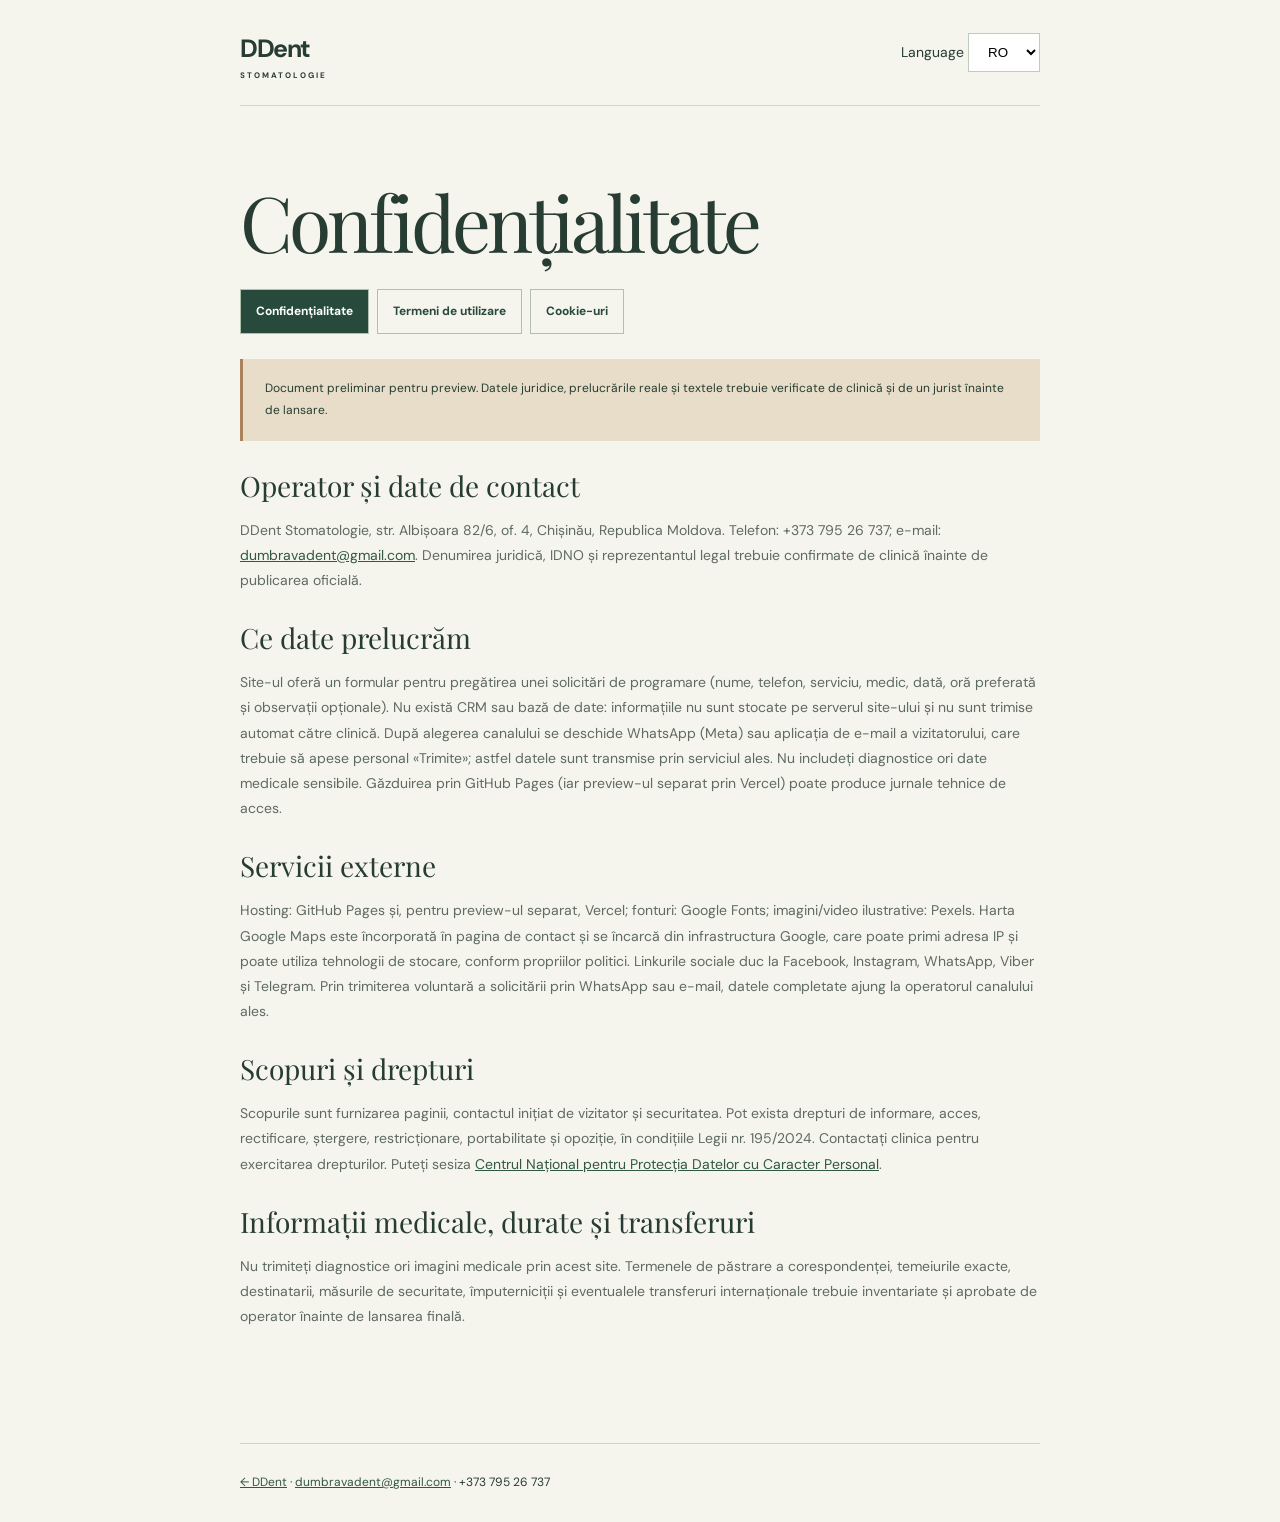
==== commit b059bb82: "legal: disclose additional verified contact channels Viber and Telegram" ====
--- a/legal.html
+++ b/legal.html
@@ -1,11 +1,11 @@
 <!doctype html><html lang="ro"><head><meta charset="utf-8"><meta name="viewport" content="width=device-width,initial-scale=1"><meta name="robots" content="noindex,nofollow"><title>Documente legale | DDent</title><meta name="theme-color" content="#edeae2"><link rel="icon" href="./favicon.svg" type="image/svg+xml"><link href="https://fonts.googleapis.com/css2?family=DM+Sans:wght@400;500;700&family=Playfair+Display:wght@400&display=swap" rel="stylesheet"><style>*{box-sizing:border-box}body{margin:0;background:#f5f4ed;color:#273c32;font:14px/1.8 "DM Sans",sans-serif}.wrap{max-width:850px;margin:auto;padding:0 25px}.head{padding:26px 0;border-bottom:1px solid #cdd4c9;display:flex;justify-content:space-between;align-items:center}.head a{font-size:25px;font-weight:700;letter-spacing:-.06em;text-decoration:none;color:inherit}.head small{font-size:8px;letter-spacing:.25em;display:block;line-height:1}.head select{padding:10px 15px;background:white;border:1px solid #becbbf}.main{padding:75px 0 100px;min-height:60vh}.main h1{font:400 clamp(44px,8vw,77px)/1.05 "Playfair Display",Georgia,serif;margin:0 0 27px;letter-spacing:-.05em}.tabs{display:flex;flex-wrap:wrap;gap:8px;margin:0 0 25px}.tabs a{display:inline-flex;padding:11px 15px;border:1px solid #afc0ae;color:#274a3d;text-decoration:none;font-size:12px;font-weight:700}.tabs a.active{background:#274a3d;color:white}.warning{background:#e7ddc8;padding:19px 22px;border-left:3px solid #ab825c;margin:25px 0;font-size:12px}.page{display:none}.page.active{display:block}.page h2{font:400 28px "Playfair Display",Georgia,serif;margin:26px 0 10px}.page p{color:#5e6b60}.page a{color:#315840}.foot{padding:28px 0;border-top:1px solid #cdd4c9;font-size:12px}.foot a{color:#315840}@media(max-width:520px){.main{padding:48px 0 75px}}</style></head><body><div class="wrap"><header class="head"><a href="./">DDent<small>STOMATOLOGIE</small></a><label>Language <select id="lang"><option value="ro">RO</option><option value="ru">RU</option><option value="en">EN</option></select></label></header><main class="main"><h1 id="title">Confidențialitate.</h1><nav class="tabs"><a href="#privacy" data-tab="privacy">Confidențialitate</a><a href="#terms" data-tab="terms">Termeni</a><a href="#cookies" data-tab="cookies">Cookie-uri</a></nav><p class="warning" id="warning"></p>
-<div class="page" data-lang="ro" data-page="privacy"><h2>Operator și date de contact</h2><p>DDent Stomatologie, str. Albișoara 82/6, of. 4, Chișinău, Republica Moldova. Telefon: +373 795 26 737; e-mail: <a href="mailto:dumbravadent@gmail.com">dumbravadent@gmail.com</a>. Denumirea juridică, IDNO și reprezentantul legal trebuie confirmate de clinică înainte de publicarea oficială.</p><h2>Ce date prelucrăm</h2><p>Site-ul oferă un formular pentru pregătirea unei solicitări de programare (nume, telefon, serviciu, medic, dată, oră preferată și observații opționale). Nu există CRM sau bază de date: informațiile nu sunt stocate pe serverul site-ului și nu sunt trimise automat către clinică. După alegerea canalului se deschide WhatsApp (Meta) sau aplicația de e-mail a vizitatorului, care trebuie să apese personal «Trimite»; astfel datele sunt transmise prin serviciul ales. Nu includeți diagnostice ori date medicale sensibile. Găzduirea prin GitHub Pages (iar preview-ul separat prin Vercel) poate produce jurnale tehnice de acces.</p><h2>Servicii externe</h2><p>Hosting: GitHub Pages și, pentru preview-ul separat, Vercel; fonturi: Google Fonts; imagini/video ilustrative: Pexels. Harta Google Maps este încorporată în pagina de contact și se încarcă din infrastructura Google, care poate primi adresa IP și poate utiliza tehnologii de stocare, conform propriilor politici. Linkurile sociale duc la Facebook, Instagram și WhatsApp. Prin trimiterea voluntară a solicitării prin WhatsApp sau e-mail, datele completate ajung la operatorul canalului ales.</p><h2>Scopuri și drepturi</h2><p>Scopurile sunt furnizarea paginii, contactul inițiat de vizitator și securitatea. Pot exista drepturi de informare, acces, rectificare, ștergere, restricționare, portabilitate și opoziție, în condițiile Legii nr. 195/2024. Contactați clinica pentru exercitarea drepturilor. Puteți sesiza <a target="_blank" rel="noopener" href="https://datepersonale.md/">Centrul Național pentru Protecția Datelor cu Caracter Personal</a>.</p><h2>Informații medicale, durate și transferuri</h2><p>Nu trimiteți diagnostice ori imagini medicale prin acest site. Termenele de păstrare a corespondenței, temeiurile exacte, destinatarii, măsurile de securitate, împuterniciții și eventualele transferuri internaționale trebuie inventariate și aprobate de operator înainte de lansarea finală.</p></div>
+<div class="page" data-lang="ro" data-page="privacy"><h2>Operator și date de contact</h2><p>DDent Stomatologie, str. Albișoara 82/6, of. 4, Chișinău, Republica Moldova. Telefon: +373 795 26 737; e-mail: <a href="mailto:dumbravadent@gmail.com">dumbravadent@gmail.com</a>. Denumirea juridică, IDNO și reprezentantul legal trebuie confirmate de clinică înainte de publicarea oficială.</p><h2>Ce date prelucrăm</h2><p>Site-ul oferă un formular pentru pregătirea unei solicitări de programare (nume, telefon, serviciu, medic, dată, oră preferată și observații opționale). Nu există CRM sau bază de date: informațiile nu sunt stocate pe serverul site-ului și nu sunt trimise automat către clinică. După alegerea canalului se deschide WhatsApp (Meta) sau aplicația de e-mail a vizitatorului, care trebuie să apese personal «Trimite»; astfel datele sunt transmise prin serviciul ales. Nu includeți diagnostice ori date medicale sensibile. Găzduirea prin GitHub Pages (iar preview-ul separat prin Vercel) poate produce jurnale tehnice de acces.</p><h2>Servicii externe</h2><p>Hosting: GitHub Pages și, pentru preview-ul separat, Vercel; fonturi: Google Fonts; imagini/video ilustrative: Pexels. Harta Google Maps este încorporată în pagina de contact și se încarcă din infrastructura Google, care poate primi adresa IP și poate utiliza tehnologii de stocare, conform propriilor politici. Linkurile sociale duc la Facebook, Instagram, WhatsApp, Viber și Telegram. Prin trimiterea voluntară a solicitării prin WhatsApp sau e-mail, datele completate ajung la operatorul canalului ales.</p><h2>Scopuri și drepturi</h2><p>Scopurile sunt furnizarea paginii, contactul inițiat de vizitator și securitatea. Pot exista drepturi de informare, acces, rectificare, ștergere, restricționare, portabilitate și opoziție, în condițiile Legii nr. 195/2024. Contactați clinica pentru exercitarea drepturilor. Puteți sesiza <a target="_blank" rel="noopener" href="https://datepersonale.md/">Centrul Național pentru Protecția Datelor cu Caracter Personal</a>.</p><h2>Informații medicale, durate și transferuri</h2><p>Nu trimiteți diagnostice ori imagini medicale prin acest site. Termenele de păstrare a corespondenței, temeiurile exacte, destinatarii, măsurile de securitate, împuterniciții și eventualele transferuri internaționale trebuie inventariate și aprobate de operator înainte de lansarea finală.</p></div>
 <div class="page" data-lang="ro" data-page="terms"><h2>Rolul website-ului</h2><p>Site-ul prezintă informații despre DDent, specialități, recenzii și modalități de contact. Nu încheie online contracte de servicii medicale și nu confirmă automat programări.</p><h2>Informații despre sănătate</h2><p>Conținutul este informativ și nu înlocuiește consultația unui medic, diagnosticul sau planul individual. Rezultatele tratamentelor pot varia și nu sunt garantate.</p><h2>Fotografii, video și recenzii</h2><p>Cazurile clinice și mărturiile video vor fi publicate doar cu acord scris și respectarea dreptului la imagine. Recenziile sunt atribuite autorilor, în fragmente din materialele comunicate pentru proiect; lista completă rămâne pe Google Maps.</p><h2>Drepturi și identificarea entității</h2><p>Textele și designul original se supun legii dreptului de autor; fotografiile/video Pexels rămân sub licențele surselor. Denumirea juridică exactă, IDNO și administratorul trebuie completate înainte de publicarea pe domeniul oficial, în măsura cerută de Legea nr. 62/2022.</p></div>
-<div class="page" data-lang="ro" data-page="cookies"><h2>Stocare locală și cookies</h2><p>Versiunea prezentă nu instalează intenționat cookie-uri de publicitate, analiză sau profilare. Nu folosește Google Analytics ori Meta Pixel. Se păstrează doar preferința pentru limba interfeței în localStorage, sub cheia <code>ddent_lang</code>.</p><h2>Furnizori externi</h2><p>Google Fonts și Pexels se încarcă extern. Harta Google Maps este încorporată și poate utiliza cookie-uri sau alți identificatori prin serverele Google. Facebook, Instagram și WhatsApp se accesează prin linkuri.</p><h2>Control</h2><p>Puteți șterge preferința limbii folosind butonul de mai jos. Viitoarele funcții de marketing/analiză cu tehnologii neesențiale vor necesita un mecanism de informare și consimțământ adecvat.</p><button id="clear-ro" class="clear" type="button">Șterge preferința limbii</button></div>
-<div class="page" data-lang="en" data-page="privacy"><h2>Controller and contact</h2><p>DDent Stomatologie, 82/6 Albișoara Street, office 4, Chișinău, Moldova; phone +373 795 26 737; email <a href="mailto:dumbravadent@gmail.com">dumbravadent@gmail.com</a>. Exact registered company name, IDNO, and legal representative require confirmation before official launch.</p><h2>Data and purposes</h2><p>The site includes a form to prepare an appointment request (name, phone, service, preferred dentist, date, time and optional notes). There is no CRM or site database and no automatic submission. After choosing WhatsApp (Meta) or email, you must explicitly send the prepared message through that application. The chosen service will then process the details you submit. Do not include sensitive health information. GitHub Pages hosting (and the separate Vercel preview) may retain technical access logs.</p><h2>Third parties</h2><p>Hosting uses GitHub Pages with a separate Vercel preview; fonts are from Google Fonts and illustrative media from Pexels. An embedded Google Maps iframe loads from Google's servers and can process IP addresses and set identifiers. Facebook, Instagram, WhatsApp and email links open their respective services. WhatsApp or your email provider receives request details only when you choose and send through that channel.</p><h2>Your rights</h2><p>Subject to Moldovan Law No. 195/2024, you may have rights to access, rectification, erasure, restriction, portability and objection. Contact the clinic to exercise them, or the <a href="https://datepersonale.md/" target="_blank" rel="noopener">National Centre for Personal Data Protection</a> to raise a complaint.</p><h2>Before official launch</h2><p>Actual data retention, legal grounds, processor agreements, security and international transfers must be assessed and approved by the operator. Do not submit diagnoses or medical images through the preview.</p></div>
+<div class="page" data-lang="ro" data-page="cookies"><h2>Stocare locală și cookies</h2><p>Versiunea prezentă nu instalează intenționat cookie-uri de publicitate, analiză sau profilare. Nu folosește Google Analytics ori Meta Pixel. Se păstrează doar preferința pentru limba interfeței în localStorage, sub cheia <code>ddent_lang</code>.</p><h2>Furnizori externi</h2><p>Google Fonts și Pexels se încarcă extern. Harta Google Maps este încorporată și poate utiliza cookie-uri sau alți identificatori prin serverele Google. Facebook, Instagram, WhatsApp, Viber și Telegram se accesează prin linkuri.</p><h2>Control</h2><p>Puteți șterge preferința limbii folosind butonul de mai jos. Viitoarele funcții de marketing/analiză cu tehnologii neesențiale vor necesita un mecanism de informare și consimțământ adecvat.</p><button id="clear-ro" class="clear" type="button">Șterge preferința limbii</button></div>
+<div class="page" data-lang="en" data-page="privacy"><h2>Controller and contact</h2><p>DDent Stomatologie, 82/6 Albișoara Street, office 4, Chișinău, Moldova; phone +373 795 26 737; email <a href="mailto:dumbravadent@gmail.com">dumbravadent@gmail.com</a>. Exact registered company name, IDNO, and legal representative require confirmation before official launch.</p><h2>Data and purposes</h2><p>The site includes a form to prepare an appointment request (name, phone, service, preferred dentist, date, time and optional notes). There is no CRM or site database and no automatic submission. After choosing WhatsApp (Meta) or email, you must explicitly send the prepared message through that application. The chosen service will then process the details you submit. Do not include sensitive health information. GitHub Pages hosting (and the separate Vercel preview) may retain technical access logs.</p><h2>Third parties</h2><p>Hosting uses GitHub Pages with a separate Vercel preview; fonts are from Google Fonts and illustrative media from Pexels. An embedded Google Maps iframe loads from Google's servers and can process IP addresses and set identifiers. Facebook, Instagram, WhatsApp, Viber, Telegram and email links open their respective services. WhatsApp or your email provider receives request details only when you choose and send through that channel.</p><h2>Your rights</h2><p>Subject to Moldovan Law No. 195/2024, you may have rights to access, rectification, erasure, restriction, portability and objection. Contact the clinic to exercise them, or the <a href="https://datepersonale.md/" target="_blank" rel="noopener">National Centre for Personal Data Protection</a> to raise a complaint.</p><h2>Before official launch</h2><p>Actual data retention, legal grounds, processor agreements, security and international transfers must be assessed and approved by the operator. Do not submit diagnoses or medical images through the preview.</p></div>
 <div class="page" data-lang="en" data-page="terms"><h2>Purpose</h2><p>The site provides general information about services and contacting DDent. It does not create an online medical contract or confirmed appointment.</p><h2>Medical disclaimer</h2><p>Information is educational, not a diagnosis, medical recommendation, or guaranteed outcome. Treatment decisions require assessment by a clinician.</p><h2>Patient media and reviews</h2><p>Real before/after images and patient video stories require written consent. Review excerpts are attributed; consult Google Maps for complete original reviews and context.</p><h2>Business and copyright</h2><p>Original site materials are protected by applicable law. Illustrative licensed media remains subject to its sources' terms. The clinic must add its full legal name, IDNO, and administrator details where required before launch.</p></div>
-<div class="page" data-lang="en" data-page="cookies"><h2>Storage</h2><p>This preview does not intentionally set advertising or analytics cookies. No Google Analytics or Meta Pixel is enabled. It stores your language preference only in <code>localStorage</code>, under <code>ddent_lang</code>.</p><h2>External resources</h2><p>Google Fonts and Pexels media load from third-party services. The embedded Google Maps iframe can use cookies or similar identifiers. Facebook, Instagram and WhatsApp are outbound links.</p><h2>Your controls</h2><p>You can clear the saved language below. Any future non-essential trackers must be disclosed and appropriately consented to before activation.</p><button class="clear" type="button">Clear language preference</button></div>
-<div class="page" data-lang="ru" data-page="privacy"><h2>Оператор и контакты</h2><p>DDent Stomatologie, Кишинёв, ул. Албишоара 82/6, офис 4; телефон +373 795 26 737; e-mail: <a href="mailto:dumbravadent@gmail.com">dumbravadent@gmail.com</a>. Полное юридическое название, IDNO и данные представителя должны быть подтверждены до запуска.</p><h2>Какие данные обрабатываются</h2><p>Сайт содержит форму подготовки заявки на приём (имя, телефон, услуга, врач, желаемая дата и время, необязательное сообщение). CRM и база данных на сайте пока отсутствуют, данные автоматически не отправляются и на сервере сайта не сохраняются. После выбора WhatsApp (Meta) или e-mail пользователь должен самостоятельно нажать «Отправить» в выбранном приложении. В этом случае данные обрабатывает соответствующий сервис. Не указывайте чувствительные сведения о здоровье. Хостинг GitHub Pages и отдельная демонстрационная версия Vercel могут сохранять технические журналы доступа.</p><h2>Сторонние сервисы</h2><p>Сайт размещается на GitHub Pages, отдельная демонстрационная версия — на Vercel. Используются Google Fonts и иллюстративные медиа Pexels. Встроенная карта Google Maps загружает данные с серверов Google и может передавать IP-адрес и устанавливать идентификаторы. Ссылки Facebook, Instagram, WhatsApp и e-mail открывают соответствующие сервисы. Данные заявки передаются через WhatsApp или почту лишь после отправки сообщения пользователем.</p><h2>Права и защита данных</h2><p>В зависимости от условий Закона РМ № 195/2024 возможны права на доступ, исправление, удаление, ограничение, переносимость и возражение. Обращения: e-mail клиники. Жалобы: <a href="https://datepersonale.md/" target="_blank" rel="noopener">Национальный центр защиты персональных данных</a>.</p><h2>Перед запуском</h2><p>Сроки хранения, правовые основания, трансграничная передача, меры безопасности и обработчики должны быть утверждены клиникой. Не отправляйте через сайт медицинские снимки и диагнозы.</p></div>
+<div class="page" data-lang="en" data-page="cookies"><h2>Storage</h2><p>This preview does not intentionally set advertising or analytics cookies. No Google Analytics or Meta Pixel is enabled. It stores your language preference only in <code>localStorage</code>, under <code>ddent_lang</code>.</p><h2>External resources</h2><p>Google Fonts and Pexels media load from third-party services. The embedded Google Maps iframe can use cookies or similar identifiers. Facebook, Instagram, WhatsApp, Viber and Telegram are outbound links.</p><h2>Your controls</h2><p>You can clear the saved language below. Any future non-essential trackers must be disclosed and appropriately consented to before activation.</p><button class="clear" type="button">Clear language preference</button></div>
+<div class="page" data-lang="ru" data-page="privacy"><h2>Оператор и контакты</h2><p>DDent Stomatologie, Кишинёв, ул. Албишоара 82/6, офис 4; телефон +373 795 26 737; e-mail: <a href="mailto:dumbravadent@gmail.com">dumbravadent@gmail.com</a>. Полное юридическое название, IDNO и данные представителя должны быть подтверждены до запуска.</p><h2>Какие данные обрабатываются</h2><p>Сайт содержит форму подготовки заявки на приём (имя, телефон, услуга, врач, желаемая дата и время, необязательное сообщение). CRM и база данных на сайте пока отсутствуют, данные автоматически не отправляются и на сервере сайта не сохраняются. После выбора WhatsApp (Meta) или e-mail пользователь должен самостоятельно нажать «Отправить» в выбранном приложении. В этом случае данные обрабатывает соответствующий сервис. Не указывайте чувствительные сведения о здоровье. Хостинг GitHub Pages и отдельная демонстрационная версия Vercel могут сохранять технические журналы доступа.</p><h2>Сторонние сервисы</h2><p>Сайт размещается на GitHub Pages, отдельная демонстрационная версия — на Vercel. Используются Google Fonts и иллюстративные медиа Pexels. Встроенная карта Google Maps загружает данные с серверов Google и может передавать IP-адрес и устанавливать идентификаторы. Ссылки Facebook, Instagram, WhatsApp, Viber, Telegram и e-mail открывают соответствующие сервисы. Данные заявки передаются через WhatsApp или почту лишь после отправки сообщения пользователем.</p><h2>Права и защита данных</h2><p>В зависимости от условий Закона РМ № 195/2024 возможны права на доступ, исправление, удаление, ограничение, переносимость и возражение. Обращения: e-mail клиники. Жалобы: <a href="https://datepersonale.md/" target="_blank" rel="noopener">Национальный центр защиты персональных данных</a>.</p><h2>Перед запуском</h2><p>Сроки хранения, правовые основания, трансграничная передача, меры безопасности и обработчики должны быть утверждены клиникой. Не отправляйте через сайт медицинские снимки и диагнозы.</p></div>
 <div class="page" data-lang="ru" data-page="terms"><h2>Назначение сайта</h2><p>Информация о DDent, услугах и контактах. Сайт не подтверждает онлайн-запись и не заключает медицинский договор.</p><h2>Медицинская информация</h2><p>Материалы носят общий характер и не заменяют диагностику, консультацию или рекомендации врача. Результаты лечения индивидуальны.</p><h2>Фотографии, видео и отзывы</h2><p>Реальные фото до/после и видеоотзывы публикуются только с письменного согласия пациентов. Отзывы цитируются с указанием авторов; полный текст находится в Google Maps.</p><h2>Авторское право и реквизиты</h2><p>Оригинальные материалы защищены законом, а лицензированные изображения и видео принадлежат их авторам. До запуска необходимо указать юридическое имя организации, IDNO и данные администратора, когда это требуется законодательством.</p></div>
-<div class="page" data-lang="ru" data-page="cookies"><h2>Хранение</h2><p>В демонстрационной версии намеренно не используются рекламные и аналитические cookie, Google Analytics и Meta Pixel. Выбранный язык сохраняется в localStorage как <code>ddent_lang</code>.</p><h2>Сторонние ресурсы</h2><p>Google Fonts и Pexels загружаются с внешних серверов. Встроенная карта Google Maps может использовать cookie и другие идентификаторы. Facebook, Instagram и WhatsApp открываются по ссылкам.</p><h2>Управление</h2><p>Языковую настройку можно удалить кнопкой ниже. Перед внедрением необязательных средств аналитики/рекламы потребуется соответствующее согласие пользователей.</p><button class="clear" type="button">Удалить языковую настройку</button></div>
+<div class="page" data-lang="ru" data-page="cookies"><h2>Хранение</h2><p>В демонстрационной версии намеренно не используются рекламные и аналитические cookie, Google Analytics и Meta Pixel. Выбранный язык сохраняется в localStorage как <code>ddent_lang</code>.</p><h2>Сторонние ресурсы</h2><p>Google Fonts и Pexels загружаются с внешних серверов. Встроенная карта Google Maps может использовать cookie и другие идентификаторы. Facebook, Instagram, WhatsApp, Viber и Telegram открываются по ссылкам.</p><h2>Управление</h2><p>Языковую настройку можно удалить кнопкой ниже. Перед внедрением необязательных средств аналитики/рекламы потребуется соответствующее согласие пользователей.</p><button class="clear" type="button">Удалить языковую настройку</button></div>
 </main><footer class="foot"><a href="./">← DDent</a> · <a href="mailto:dumbravadent@gmail.com">dumbravadent@gmail.com</a> · +373 795 26 737</footer></div><script>(function(){let lang="ro";try{lang=localStorage.getItem("ddent_lang")||"ro"}catch{}if(!["ro","en","ru"].includes(lang))lang="ro";const select=document.getElementById("lang");select.value=lang;const titles={ro:{privacy:"Confidențialitate",terms:"Termeni de utilizare",cookies:"Cookie-uri"},en:{privacy:"Privacy",terms:"Terms of use",cookies:"Cookies"},ru:{privacy:"Конфиденциальность",terms:"Условия использования",cookies:"Cookie"}};const alerts={ro:"Document preliminar pentru preview. Datele juridice, prelucrările reale și textele trebuie verificate de clinică și de un jurist înainte de lansare.",en:"Draft for preview. The clinic and a legal professional must verify identity details, actual data practices and these terms before the official release.",ru:"Предварительный документ. До официального запуска клиника и юрист должны проверить реквизиты и фактическую обработку данных."};function draw(){let key=location.hash.slice(1);if(!["privacy","terms","cookies"].includes(key))key="privacy";document.documentElement.lang=lang;document.getElementById("title").textContent=titles[lang][key];document.getElementById("warning").textContent=alerts[lang];document.querySelectorAll(".page").forEach(el=>el.classList.toggle("active",el.dataset.lang===lang&&el.dataset.page===key));document.querySelectorAll("[data-tab]").forEach(el=>{el.classList.toggle("active",el.dataset.tab===key);el.textContent=titles[lang][el.dataset.tab]});document.querySelectorAll(".clear").forEach(b=>b.onclick=()=>{try{localStorage.removeItem("ddent_lang")}catch{}alert(lang==="ro"?"Preferința a fost ștearsă.":lang==="en"?"Preference cleared.":"Настройка удалена.")})}select.onchange=e=>{lang=e.target.value;try{localStorage.setItem("ddent_lang",lang)}catch{}draw()};addEventListener("hashchange",draw);draw()})();</script></body></html>
